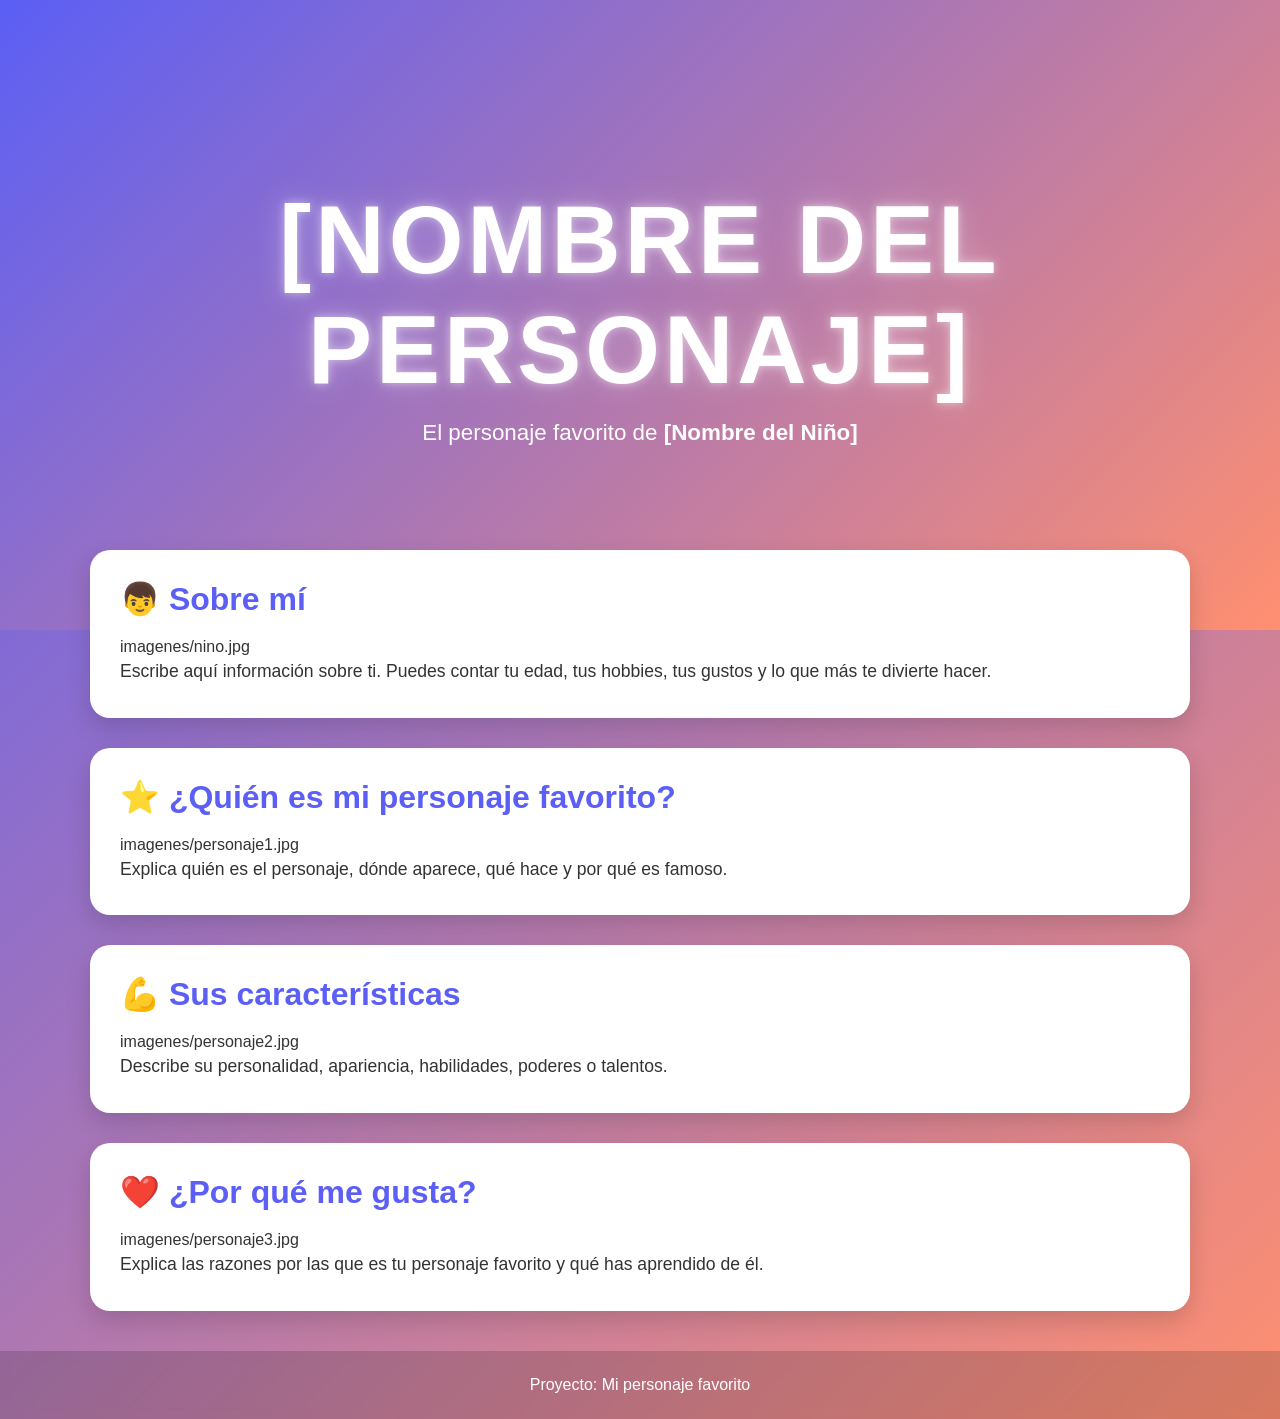
==== docs/personajeFavorito/index.html @ 41707b16 "Automated update" ====
<!DOCTYPE html>
<html lang="es">

<head>
    <meta charset="UTF-8">
    <meta name="viewport" content="width=device-width, initial-scale=1.0">
    <title>[Nombre del Personaje]</title>
    <link rel="stylesheet" href="style.css">
</head>

<body>

    <header class="hero">
        <div class="hero-content">
            <h1>[NOMBRE DEL PERSONAJE]</h1>
            <p>El personaje favorito de <strong>[Nombre del Niño]</strong></p>
        </div>
    </header>

    <main>

        <section class="card">
            <h2>👦 Sobre mí</h2>
            imagenes/nino.jpg

            <p>
                Escribe aquí información sobre ti.
                Puedes contar tu edad, tus hobbies,
                tus gustos y lo que más te divierte hacer.
            </p>
        </section>

        <section class="card">
            <h2>⭐ ¿Quién es mi personaje favorito?</h2>
            imagenes/personaje1.jpg

            <p>
                Explica quién es el personaje, dónde aparece,
                qué hace y por qué es famoso.
            </p>
        </section>

        <section class="card">
            <h2>💪 Sus características</h2>
            imagenes/personaje2.jpg

            <p>
                Describe su personalidad, apariencia,
                habilidades, poderes o talentos.
            </p>
        </section>

        <section class="card">
            <h2>❤️ ¿Por qué me gusta?</h2>
            imagenes/personaje3.jpg

            <p>
                Explica las razones por las que es tu personaje favorito
                y qué has aprendido de él.
            </p>
        </section>

    </main>

    <footer>
        <p>Proyecto: Mi personaje favorito</p>
    </footer>

</body>

</html>
---- docs/personajeFavorito/style.css ----
/*======================================
  PALETA DE COLORES
======================================*/
:root {
    --color-primario: #5b5ff5;
    --color-secundario: #ff8f70;
}

/*======================================
  CONFIGURACIÓN GENERAL
======================================*/
* {
    margin: 0;
    padding: 0;
    box-sizing: border-box;
}

body {
    font-family: "Segoe UI", Arial, sans-serif;

    background: linear-gradient(
        135deg,
        var(--color-primario),
        var(--color-secundario)
    );

    min-height: 100vh;
    color: #333;
}

/*======================================
  HERO
======================================*/
.hero {
    height: 70vh;

    display: flex;
    justify-content: center;
    align-items: center;

    text-align: center;

    background: linear-gradient(
        135deg,
        var(--color-primario),
        var(--color-secundario)
    );

    color: white;
}

.hero-content {
    animation: aparecer 1.5s ease;
}

.hero h1 {
    font-size: clamp(3rem, 8vw, 6rem);
    letter-spacing: 4px;
    text-transform: uppercase;

    text-shadow:
        0 0 10px rgba(255,255,255,.5),
        0 0 30px rgba(255,255,255,.3);

    animation: flotar 3s ease-in-out infinite;
}

.hero p {
    font-size: 1.4rem;
    margin-top: 15px;
}

/*======================================
  CONTENEDOR
======================================*/
main {
    width: 90%;
    max-width: 1100px;

    margin: -80px auto 40px;
}

/*======================================
  TARJETAS
======================================*/
.card {
    background: white;

    margin-bottom: 30px;
    padding: 30px;

    border-radius: 20px;

    box-shadow: 0 10px 25px rgba(0,0,0,.15);

    transition: .3s;
}

.card:hover {
    transform: translateY(-8px);
}

.card h2 {
    color: var(--color-primario);
    margin-bottom: 20px;
    font-size: 2rem;
}

.card img {
    width: 100%;
    max-width: 450px;

    display: block;
    margin: 20px auto;

    border-radius: 15px;

    transition: .4s;
}

.card img:hover {
    transform: scale(1.05);
}

.card p {
    font-size: 1.1rem;
    line-height: 1.8;
}

/*======================================
  FOOTER
======================================*/
footer {
    text-align: center;

    padding: 25px;

    color: white;

    background: rgba(0,0,0,.15);

    backdrop-filter: blur(5px);
}

/*======================================
  ANIMACIONES
======================================*/
@keyframes aparecer {
    from {
        opacity: 0;
        transform: translateY(40px);
    }

    to {
        opacity: 1;
        transform: translateY(0);
    }
}

@keyframes flotar {
    0% {
        transform: translateY(0);
    }

    50% {
        transform: translateY(-10px);
    }

    100% {
        transform: translateY(0);
    }
}

/*======================================
  RESPONSIVE
======================================*/
@media (max-width: 768px) {

    .hero {
        height: 55vh;
    }

    .hero p {
        font-size: 1rem;
    }

    .card {
        padding: 20px;
    }

    .card h2 {
        font-size: 1.5rem;
    }
}
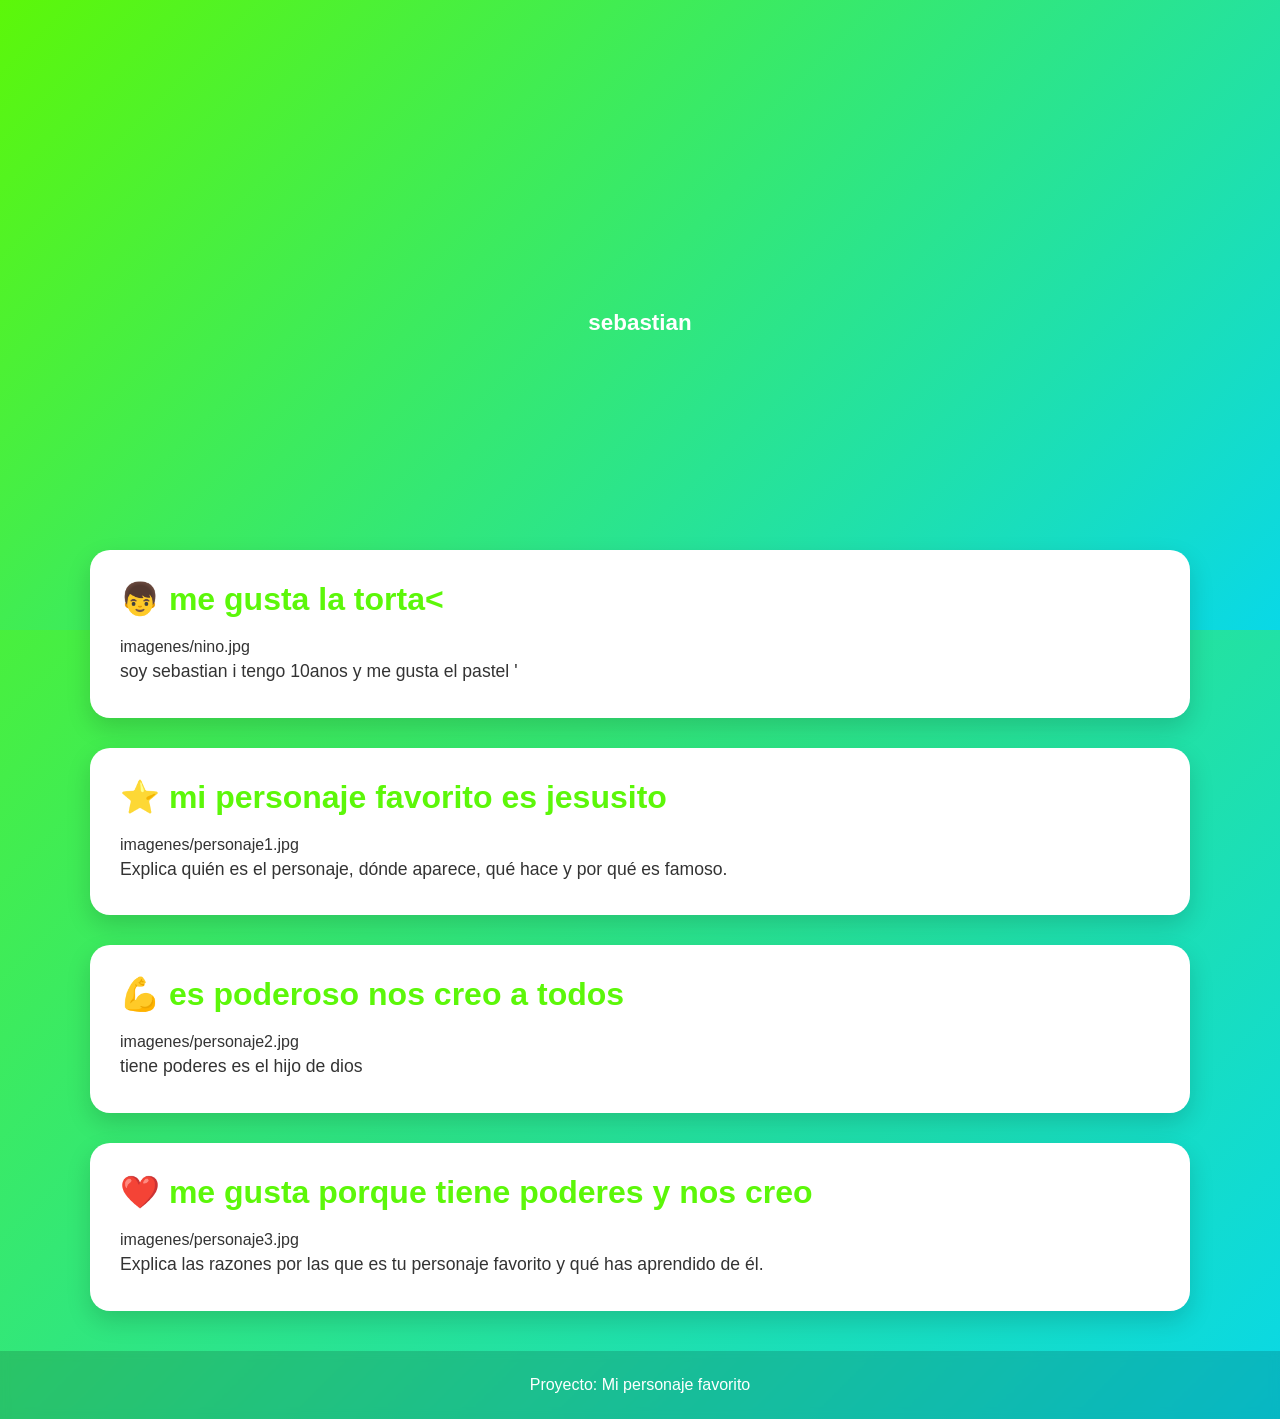
==== commit 222593d5: "este es para jesus" ====
--- a/docs/personajeFavorito/index.html
+++ b/docs/personajeFavorito/index.html
@@ -12,26 +12,29 @@
 
     <header class="hero">
         <div class="hero-content">
-            <h1>[NOMBRE DEL PERSONAJE]</h1>
-            <p>El personaje favorito de <strong>[Nombre del Niño]</strong></p>
+            <h1><div 
+                =""></div></h1>
+            <p> <strong>sebastian</strong></p>
         </div>
     </header>
 
     <main>
 
         <section class="card">
-            <h2>👦 Sobre mí</h2>
+            <h2>👦 me gusta la torta< </h2>
             imagenes/nino.jpg
 
             <p>
-                Escribe aquí información sobre ti.
-                Puedes contar tu edad, tus hobbies,
-                tus gustos y lo que más te divierte hacer.
+            soy sebastian i tengo 10anos y me gusta el pastel
+
+    '
+                
+                
             </p>
         </section>
 
         <section class="card">
-            <h2>⭐ ¿Quién es mi personaje favorito?</h2>
+            <h2>⭐ mi personaje favorito es jesusito</h2>
             imagenes/personaje1.jpg
 
             <p>
@@ -41,17 +44,17 @@
         </section>
 
         <section class="card">
-            <h2>💪 Sus características</h2>
+            <h2>💪 es poderoso nos creo a todos</h2>
             imagenes/personaje2.jpg
 
             <p>
-                Describe su personalidad, apariencia,
-                habilidades, poderes o talentos.
+                tiene poderes es el hijo de dios 
+            
             </p>
         </section>
 
         <section class="card">
-            <h2>❤️ ¿Por qué me gusta?</h2>
+            <h2>❤️ me gusta porque tiene poderes y nos creo</h2>
             imagenes/personaje3.jpg
 
             <p>
--- a/docs/personajeFavorito/style.css
+++ b/docs/personajeFavorito/style.css
@@ -2,8 +2,8 @@
   PALETA DE COLORES
 ======================================*/
 :root {
-    --color-primario: #5b5ff5;
-    --color-secundario: #ff8f70;
+    --color-primario: #5cf709;
+    --color-secundario: #09d8e7;
 }
 
 /*======================================
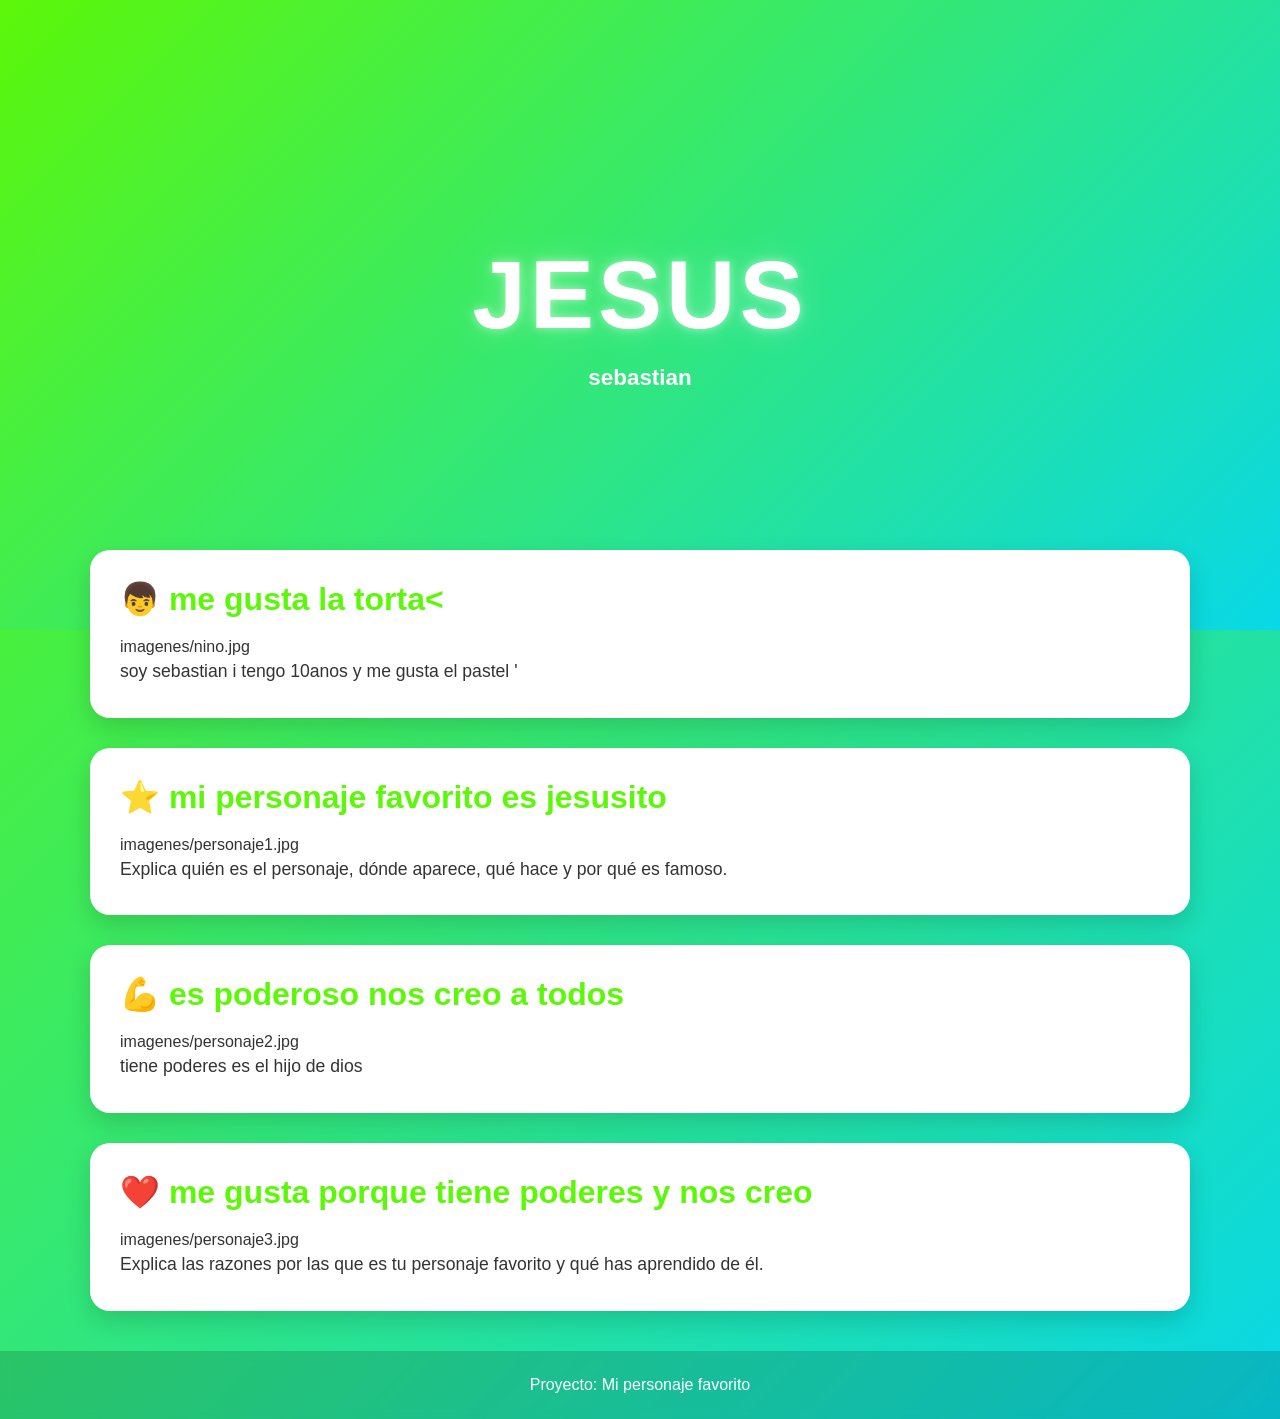
==== commit 552408b4: "este es para jesus" ====
--- a/docs/personajeFavorito/index.html
+++ b/docs/personajeFavorito/index.html
@@ -4,7 +4,7 @@
 <head>
     <meta charset="UTF-8">
     <meta name="viewport" content="width=device-width, initial-scale=1.0">
-    <title>[Nombre del Personaje]</title>
+    <title>jesus</title>
     <link rel="stylesheet" href="style.css">
 </head>
 
@@ -12,8 +12,7 @@
 
     <header class="hero">
         <div class="hero-content">
-            <h1><div 
-                =""></div></h1>
+            <h1>jesus</h1>
             <p> <strong>sebastian</strong></p>
         </div>
     </header>
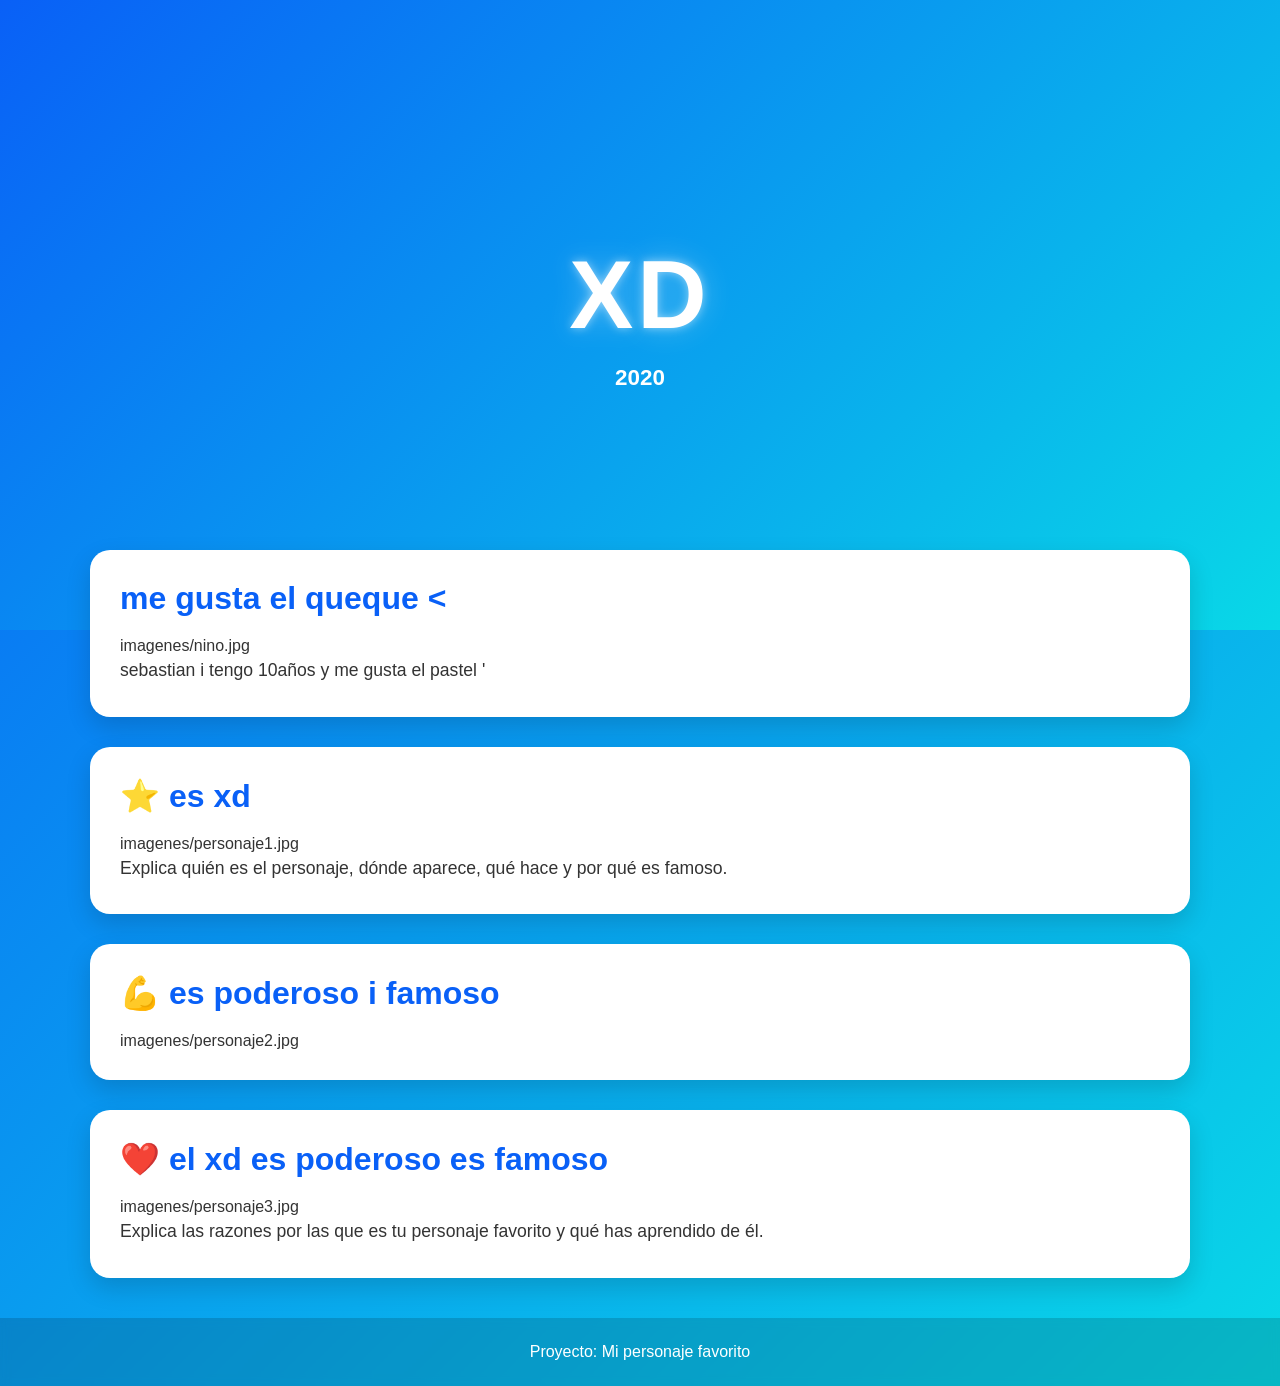
==== commit ff8f3fa6: "xddd" ====
--- a/docs/personajeFavorito/index.html
+++ b/docs/personajeFavorito/index.html
@@ -4,7 +4,7 @@
 <head>
     <meta charset="UTF-8">
     <meta name="viewport" content="width=device-width, initial-scale=1.0">
-    <title>jesus</title>
+    <title></title>
     <link rel="stylesheet" href="style.css">
 </head>
 
@@ -12,19 +12,19 @@
 
     <header class="hero">
         <div class="hero-content">
-            <h1>jesus</h1>
-            <p> <strong>sebastian</strong></p>
+            <h1>xd</h1>
+            <p> <strong>2020</strong></p>
         </div>
     </header>
 
     <main>
 
         <section class="card">
-            <h2>👦 me gusta la torta< </h2>
+            <h2>me gusta el queque < </h2>
             imagenes/nino.jpg
 
             <p>
-            soy sebastian i tengo 10anos y me gusta el pastel
+        sebastian i tengo 10años y me gusta el pastel
 
     '
                 
@@ -33,7 +33,7 @@
         </section>
 
         <section class="card">
-            <h2>⭐ mi personaje favorito es jesusito</h2>
+            <h2>⭐ es xd</h2>
             imagenes/personaje1.jpg
 
             <p>
@@ -43,17 +43,17 @@
         </section>
 
         <section class="card">
-            <h2>💪 es poderoso nos creo a todos</h2>
+            <h2>💪 es poderoso i famoso</h2>
             imagenes/personaje2.jpg
 
             <p>
-                tiene poderes es el hijo de dios 
+                 
             
             </p>
         </section>
 
         <section class="card">
-            <h2>❤️ me gusta porque tiene poderes y nos creo</h2>
+            <h2>❤️ el xd es poderoso es famoso</h2>
             imagenes/personaje3.jpg
 
             <p>
--- a/docs/personajeFavorito/style.css
+++ b/docs/personajeFavorito/style.css
@@ -2,7 +2,7 @@
   PALETA DE COLORES
 ======================================*/
 :root {
-    --color-primario: #5cf709;
+    --color-primario: #0960f7;
     --color-secundario: #09d8e7;
 }
 
